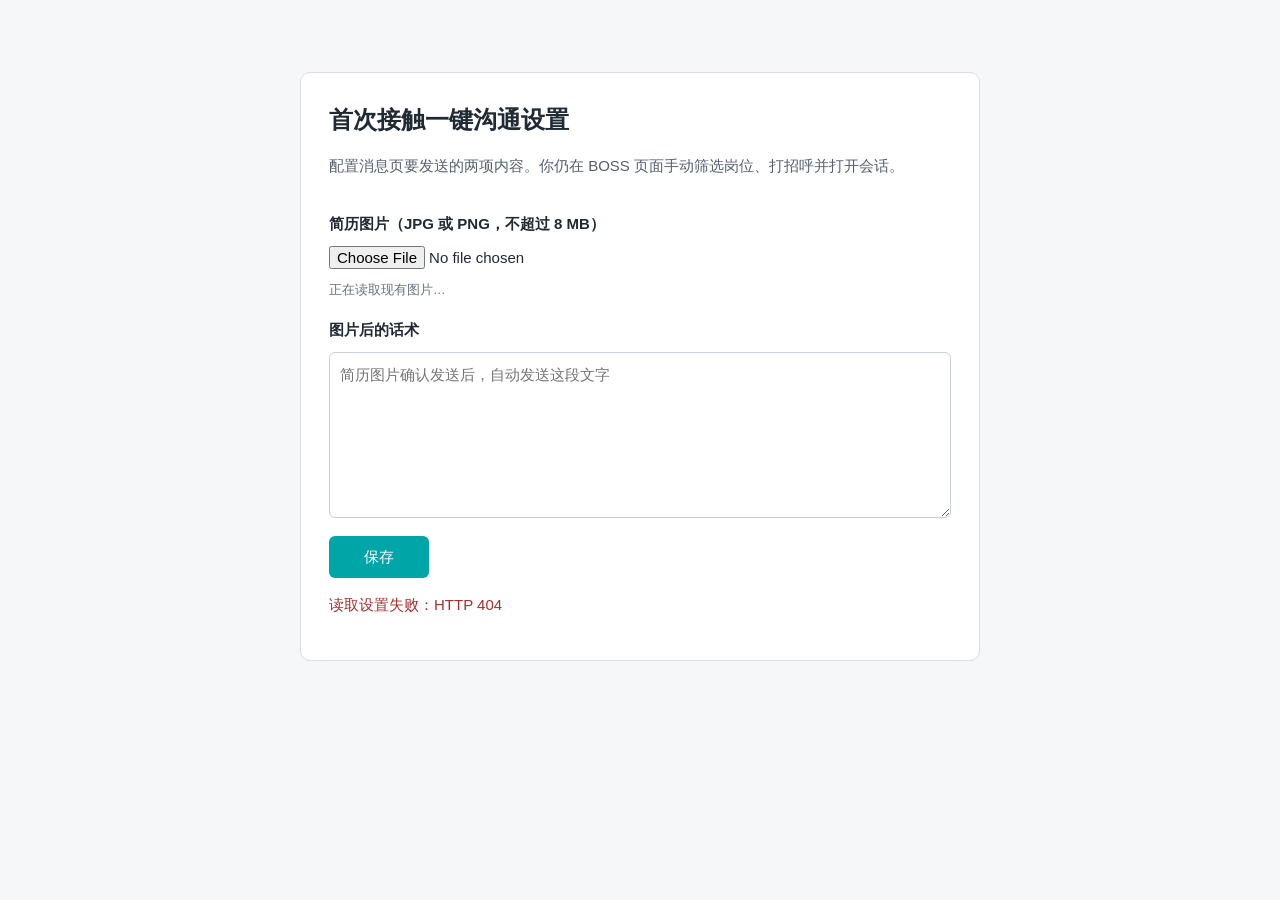
==== web/first-contact-settings.html @ 43be2aed "release: clean 0.7.9 baseline without unverified scoring history" ====
<!doctype html>
<html lang="zh-CN">
<head>
  <meta charset="utf-8">
  <meta name="viewport" content="width=device-width, initial-scale=1">
  <title>首次接触一键沟通设置</title>
  <link rel="stylesheet" href="first-contact-settings.css">
</head>
<body>
  <main>
    <h1>首次接触一键沟通设置</h1>
    <p>配置消息页要发送的两项内容。你仍在 BOSS 页面手动筛选岗位、打招呼并打开会话。</p>
    <form id="settings-form">
      <label for="resume">简历图片（JPG 或 PNG，不超过 8 MB）</label>
      <input id="resume" type="file" accept="image/jpeg,image/png">
      <small id="resume-status">正在读取现有图片…</small>
      <label for="message">图片后的话术</label>
      <textarea id="message" rows="6" maxlength="300" required placeholder="简历图片确认发送后，自动发送这段文字"></textarea>
      <button type="submit">保存</button>
    </form>
    <p id="status" role="status"></p>
  </main>
  <script src="first-contact-settings.js"></script>
</body>
</html>
---- web/first-contact-settings.css ----
* { box-sizing: border-box; }
body { margin: 0; background: #f5f7f9; color: #202a35; font: 15px/1.6 "Microsoft YaHei", sans-serif; }
main { max-width: 680px; margin: 8vh auto; padding: 28px; background: #fff; border: 1px solid #d9dee5; border-radius: 10px; }
h1 { margin: 0 0 12px; font-size: 24px; }
p { color: #53606e; }
form { display: grid; gap: 10px; margin-top: 26px; }
label { margin-top: 8px; font-weight: 600; }
input, textarea { width: 100%; font: inherit; }
textarea { padding: 10px; border: 1px solid #c9d0d8; border-radius: 6px; resize: vertical; }
small { color: #66727f; }
button { justify-self: start; min-width: 100px; margin-top: 8px; padding: 9px 18px; border: 0; border-radius: 6px; background: #00a6a7; color: #fff; font: inherit; cursor: pointer; }
button:disabled { opacity: .5; cursor: default; }
#status.error { color: #a52f2f; }
#status.ok { color: #137f79; }
@media (max-width: 720px) { main { margin: 16px; padding: 20px; } }
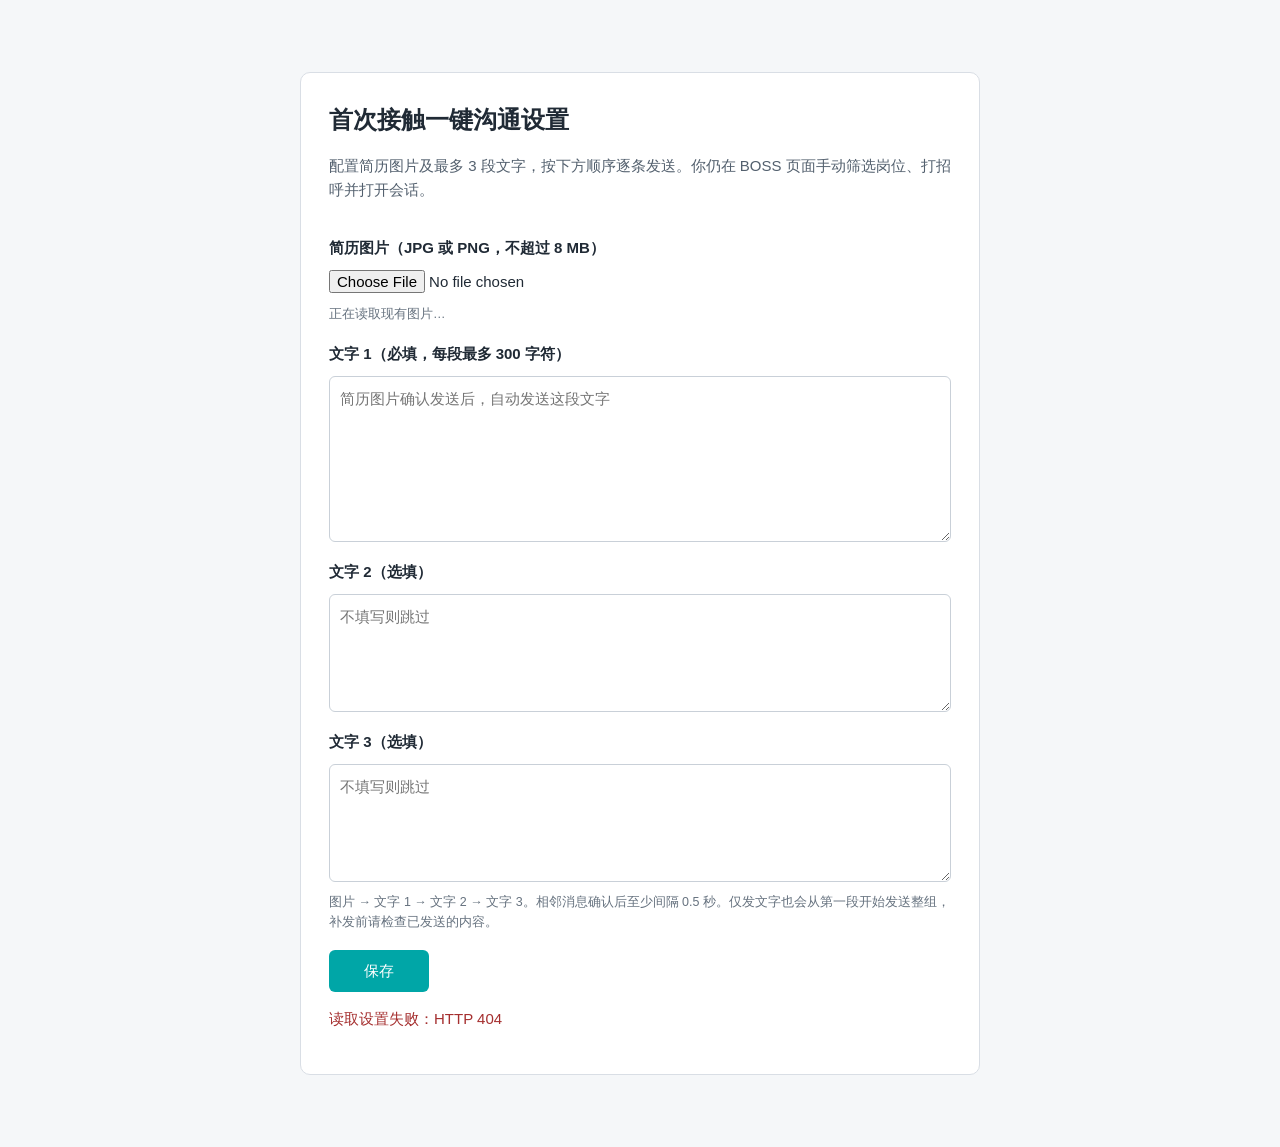
==== commit c2d37974: "feat: send up to three configured messages in order (0.7.11)" ====
--- a/web/first-contact-settings.html
+++ b/web/first-contact-settings.html
@@ -9,13 +9,18 @@
 <body>
   <main>
     <h1>首次接触一键沟通设置</h1>
-    <p>配置消息页要发送的两项内容。你仍在 BOSS 页面手动筛选岗位、打招呼并打开会话。</p>
+    <p>配置简历图片及最多 3 段文字，按下方顺序逐条发送。你仍在 BOSS 页面手动筛选岗位、打招呼并打开会话。</p>
     <form id="settings-form">
       <label for="resume">简历图片（JPG 或 PNG，不超过 8 MB）</label>
       <input id="resume" type="file" accept="image/jpeg,image/png">
       <small id="resume-status">正在读取现有图片…</small>
-      <label for="message">图片后的话术</label>
+      <label for="message">文字 1（必填，每段最多 300 字符）</label>
       <textarea id="message" rows="6" maxlength="300" required placeholder="简历图片确认发送后，自动发送这段文字"></textarea>
+      <label for="message-2">文字 2（选填）</label>
+      <textarea id="message-2" rows="4" maxlength="300" placeholder="不填写则跳过"></textarea>
+      <label for="message-3">文字 3（选填）</label>
+      <textarea id="message-3" rows="4" maxlength="300" placeholder="不填写则跳过"></textarea>
+      <small>图片 → 文字 1 → 文字 2 → 文字 3。相邻消息确认后至少间隔 0.5 秒。仅发文字也会从第一段开始发送整组，补发前请检查已发送的内容。</small>
       <button type="submit">保存</button>
     </form>
     <p id="status" role="status"></p>
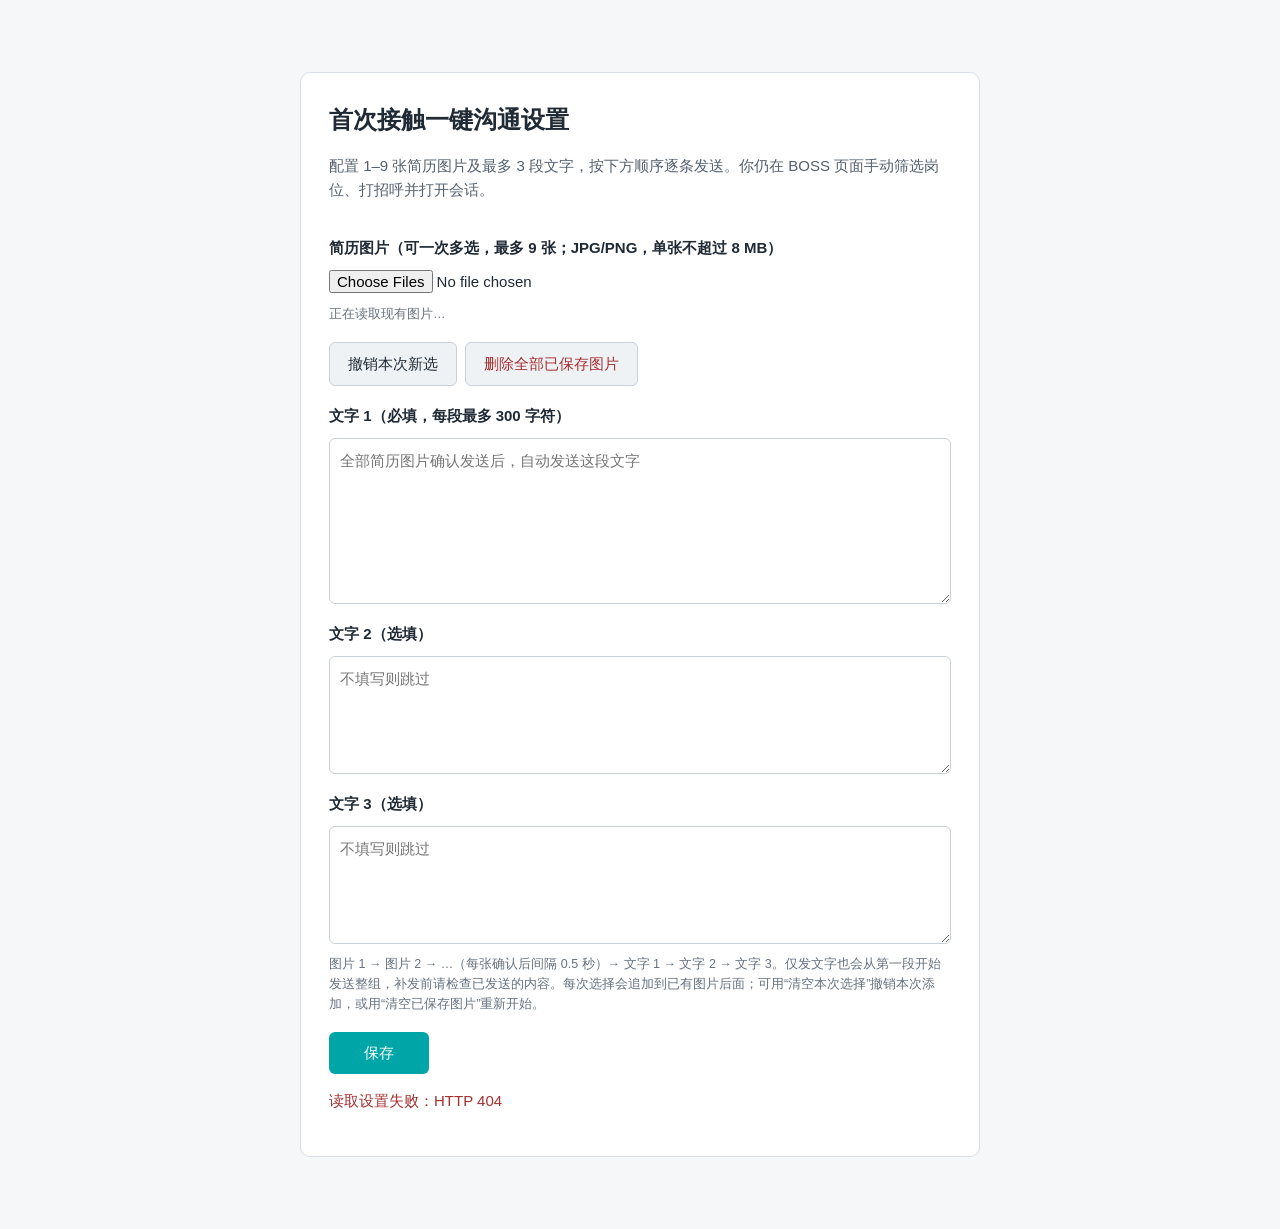
==== commit 4bc1321d: "feat: support multiple resume images and incremental selection" ====
--- a/web/first-contact-settings.html
+++ b/web/first-contact-settings.html
@@ -9,18 +9,22 @@
 <body>
   <main>
     <h1>首次接触一键沟通设置</h1>
-    <p>配置简历图片及最多 3 段文字，按下方顺序逐条发送。你仍在 BOSS 页面手动筛选岗位、打招呼并打开会话。</p>
+    <p>配置 1–9 张简历图片及最多 3 段文字，按下方顺序逐条发送。你仍在 BOSS 页面手动筛选岗位、打招呼并打开会话。</p>
     <form id="settings-form">
-      <label for="resume">简历图片（JPG 或 PNG，不超过 8 MB）</label>
-      <input id="resume" type="file" accept="image/jpeg,image/png">
+      <label for="resume">简历图片（可一次多选，最多 9 张；JPG/PNG，单张不超过 8 MB）</label>
+      <input id="resume" type="file" accept="image/jpeg,image/png" multiple>
       <small id="resume-status">正在读取现有图片…</small>
+      <div class="resume-tools">
+        <button id="clear-pending" type="button" class="secondary">撤销本次新选</button>
+        <button id="clear-saved" type="button" class="secondary danger">删除全部已保存图片</button>
+      </div>
       <label for="message">文字 1（必填，每段最多 300 字符）</label>
-      <textarea id="message" rows="6" maxlength="300" required placeholder="简历图片确认发送后，自动发送这段文字"></textarea>
+      <textarea id="message" rows="6" maxlength="300" required placeholder="全部简历图片确认发送后，自动发送这段文字"></textarea>
       <label for="message-2">文字 2（选填）</label>
       <textarea id="message-2" rows="4" maxlength="300" placeholder="不填写则跳过"></textarea>
       <label for="message-3">文字 3（选填）</label>
       <textarea id="message-3" rows="4" maxlength="300" placeholder="不填写则跳过"></textarea>
-      <small>图片 → 文字 1 → 文字 2 → 文字 3。相邻消息确认后至少间隔 0.5 秒。仅发文字也会从第一段开始发送整组，补发前请检查已发送的内容。</small>
+      <small>图片 1 → 图片 2 → …（每张确认后间隔 0.5 秒）→ 文字 1 → 文字 2 → 文字 3。仅发文字也会从第一段开始发送整组，补发前请检查已发送的内容。每次选择会追加到已有图片后面；可用“清空本次选择”撤销本次添加，或用“清空已保存图片”重新开始。</small>
       <button type="submit">保存</button>
     </form>
     <p id="status" role="status"></p>
--- a/web/first-contact-settings.css
+++ b/web/first-contact-settings.css
@@ -13,3 +13,6 @@
 #status.error { color: #a52f2f; }
 #status.ok { color: #137f79; }
 @media (max-width: 720px) { main { margin: 16px; padding: 20px; } }
+.resume-tools { display: flex; flex-wrap: wrap; gap: 8px; }
+button.secondary { background: #eef2f5; color: #202a35; border: 1px solid #c9d0d8; }
+button.secondary.danger { color: #a52f2f; }
